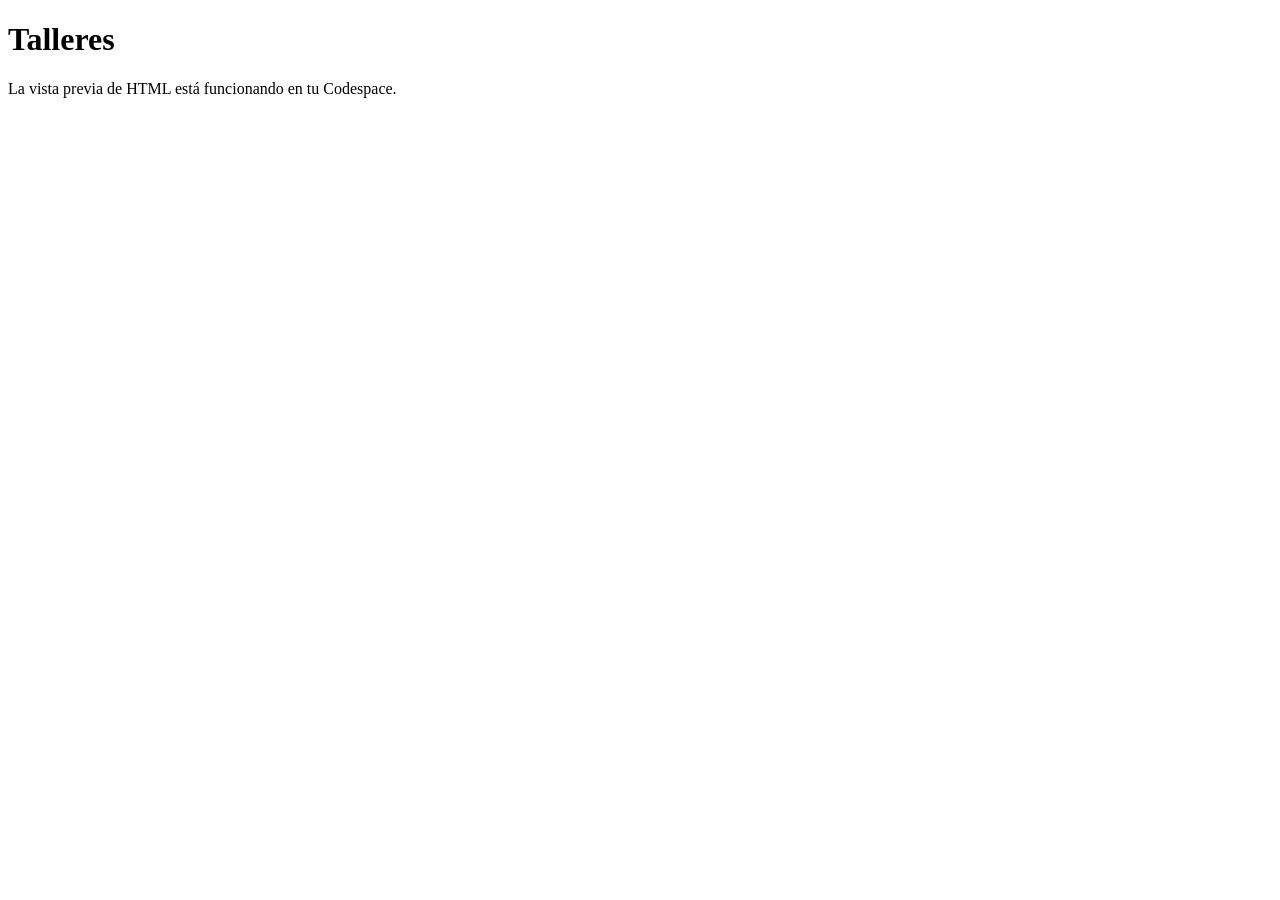
==== website/index.html @ 564122d5 "Configura Codespaces para R, Python, Quarto y LaTeX" ====
<!doctype html>
<html lang="es">
  <head>
    <meta charset="utf-8">
    <meta name="viewport" content="width=device-width, initial-scale=1">
    <title>Talleres</title>
  </head>
  <body>
    <h1>Talleres</h1>
    <p>La vista previa de HTML está funcionando en tu Codespace.</p>
  </body>
</html>
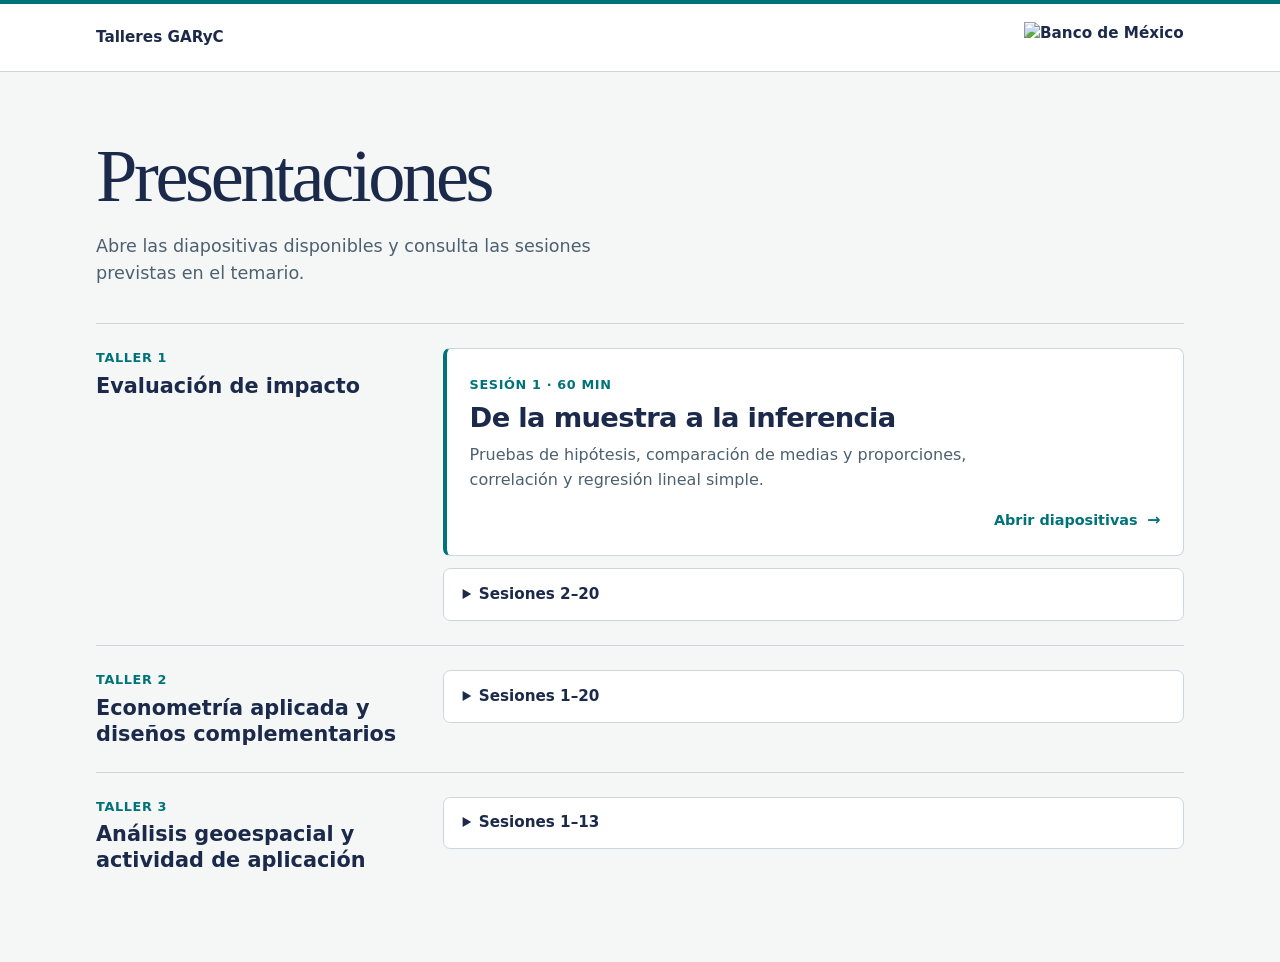
==== commit 55ebe769: "Publica el menú de presentaciones de los talleres" ====
--- a/website/index.html
+++ b/website/index.html
@@ -3,10 +3,122 @@
   <head>
     <meta charset="utf-8">
     <meta name="viewport" content="width=device-width, initial-scale=1">
-    <title>Talleres</title>
+    <meta name="description" content="Presentaciones y sesiones de los talleres GARyC.">
+    <title>Presentaciones · Talleres GARyC</title>
+    <link rel="stylesheet" href="./styles.css">
   </head>
   <body>
-    <h1>Talleres</h1>
-    <p>La vista previa de HTML está funcionando en tu Codespace.</p>
+    <header class="masthead">
+      <div class="container brand">
+        <span>Talleres GARyC</span>
+        <img src="./taller-1/sesion-1/assets/logo-banxico-azul.png"
+             alt="Banco de México" width="1827" height="368">
+      </div>
+    </header>
+
+    <main class="container">
+      <div class="intro">
+        <h1>Presentaciones</h1>
+        <p>Abre las diapositivas disponibles y consulta las sesiones previstas en el temario.</p>
+      </div>
+
+      <section class="workshop" aria-labelledby="taller-1">
+        <div class="workshop-heading">
+          <p class="workshop-number">Taller 1</p>
+          <h2 id="taller-1">Evaluación de impacto</h2>
+        </div>
+        <div>
+          <a class="presentation" href="./taller-1/sesion-1/" aria-labelledby="sesion-1-titulo">
+            <div>
+              <span class="session-number">Sesión 1 · 60 min</span>
+              <h3 id="sesion-1-titulo">De la muestra a la inferencia</h3>
+              <p>Pruebas de hipótesis, comparación de medias y proporciones, correlación y regresión lineal simple.</p>
+            </div>
+            <span class="presentation-action" aria-hidden="true">Abrir diapositivas <span>→</span></span>
+          </a>
+          <details class="session-list">
+            <summary>Sesiones 2–20</summary>
+            <ol start="2">
+              <li>De la pregunta de política al estimando</li>
+              <li>Resultados potenciales y sesgo de selección</li>
+              <li>Grafos causales</li>
+              <li>Experimentos aleatorizados I</li>
+              <li>Experimentos aleatorizados II</li>
+              <li>Función de esperanza condicional y regresión</li>
+              <li>Modelos saturados e interacciones</li>
+              <li>Anatomía de la regresión (Frisch–Waugh–Lovell)</li>
+              <li>Sesgo por variable omitida</li>
+              <li>Supuesto de independencia condicional y selección de controles</li>
+              <li>Errores estándar robustos y dependencia entre observaciones</li>
+              <li>Datos panel, regresión agrupada y efectos fijos</li>
+              <li>Diferencias en diferencias clásico</li>
+              <li>Efectos fijos de dos vías con tratamiento escalonado</li>
+              <li>Diferencias en diferencias moderno y estudios de evento</li>
+              <li>Variables instrumentales y LATE</li>
+              <li>Regresión discontinua nítida</li>
+              <li>¿Qué diseño uso?</li>
+              <li>Taller de proyectos</li>
+            </ol>
+          </details>
+        </div>
+      </section>
+
+      <section class="workshop" aria-labelledby="taller-2">
+        <div class="workshop-heading">
+          <p class="workshop-number">Taller 2</p>
+          <h2 id="taller-2">Econometría aplicada y diseños complementarios</h2>
+        </div>
+        <details class="session-list">
+          <summary>Sesiones 1–20</summary>
+          <ol>
+            <li>Modelo de probabilidad lineal</li>
+            <li>Modelos Probit y Logit</li>
+            <li>Modelo Tobit</li>
+            <li>Matching y ponderación por propensity score</li>
+            <li>Selección sobre no observables y modelo de Heckman</li>
+            <li>Sensibilidad ante variables omitidas</li>
+            <li>Modelo de efectos aleatorios y selección de modelos</li>
+            <li>Error de medición, efectos fijos y paneles desbalanceados</li>
+            <li>Diferencias en diferencias con covariables y tratamientos continuos</li>
+            <li>Sensibilidad a pre-tendencias</li>
+            <li>Control sintético</li>
+            <li>Diferencias en diferencias sintético</li>
+            <li>Poder y tamaño de muestra</li>
+            <li>Experimentos con clusters y estratificación</li>
+            <li>Heterogeneidad de efectos, múltiples pruebas y pre-registro</li>
+            <li>Variables instrumentales avanzadas</li>
+            <li>Regresión discontinua difusa</li>
+            <li>Taller de regresión discontinua</li>
+            <li>Double/Debiased Machine Learning</li>
+            <li>Efectos heterogéneos con aprendizaje automático</li>
+          </ol>
+        </details>
+      </section>
+
+      <section class="workshop" aria-labelledby="taller-3">
+        <div class="workshop-heading">
+          <p class="workshop-number">Taller 3</p>
+          <h2 id="taller-3">Análisis geoespacial y actividad de aplicación</h2>
+        </div>
+        <details class="session-list">
+          <summary>Sesiones 1–13</summary>
+          <ol>
+            <li>Introducción al análisis geoespacial</li>
+            <li>Datos espaciales: puntos, líneas, polígonos y ráster</li>
+            <li>Sistemas de coordenadas y proyecciones</li>
+            <li>Distancia, proximidad y accesibilidad</li>
+            <li>Autocorrelación espacial</li>
+            <li>Hot spots y análisis local</li>
+            <li>Modelos de regresión espacial</li>
+            <li>Efectos indirectos y exposición por distancia</li>
+            <li>Regresión discontinua geográfica y diferencias en diferencias espaciales</li>
+            <li>Caso práctico de acceso a servicios financieros</li>
+            <li>Actividad guiada de aplicación · Parte 1</li>
+            <li>Actividad guiada de aplicación · Parte 2</li>
+            <li>Presentación de resultados y retroalimentación</li>
+          </ol>
+        </details>
+      </section>
+    </main>
   </body>
 </html>
--- a/website/styles.css
+++ b/website/styles.css
@@ -0,0 +1,201 @@
+:root {
+  color-scheme: light;
+  --ink: #1b2a4a;
+  --teal: #007279;
+  --muted: #4d6070;
+  --line: #cbd7dc;
+  --paper: #f5f7f7;
+  font-family: "Aptos", "Segoe UI", system-ui, sans-serif;
+  color: var(--ink);
+  background: var(--paper);
+  line-height: 1.55;
+}
+
+* {
+  box-sizing: border-box;
+}
+
+body {
+  margin: 0;
+}
+
+.container {
+  width: min(100% - 3rem, 68rem);
+  margin-inline: auto;
+}
+
+.masthead {
+  background: white;
+  border-top: 0.3rem solid var(--teal);
+  border-bottom: 1px solid var(--line);
+}
+
+.brand {
+  display: flex;
+  flex-wrap: wrap;
+  align-items: center;
+  justify-content: space-between;
+  gap: 0.75rem 1.5rem;
+  padding-block: 1.1rem;
+  font-size: 0.95rem;
+  font-weight: 700;
+}
+
+.brand img {
+  width: 10rem;
+  max-width: 100%;
+  height: auto;
+}
+
+main {
+  padding-bottom: 4rem;
+}
+
+.intro {
+  padding-block: clamp(2rem, 6vw, 4rem) 2.25rem;
+}
+
+h1,
+h2,
+h3,
+p {
+  margin: 0;
+}
+
+h1 {
+  font-family: Georgia, "Times New Roman", serif;
+  font-weight: 500;
+  font-size: clamp(2.25rem, 1.5rem + 4vw, 4.65rem);
+  letter-spacing: -0.045em;
+  line-height: 1.08;
+}
+
+.intro p {
+  max-width: 48ch;
+  margin-top: 1rem;
+  color: var(--muted);
+  font-size: 1.1rem;
+}
+
+.workshop {
+  display: grid;
+  grid-template-columns: minmax(0, 1fr) minmax(0, 2.35fr);
+  gap: 1rem 2rem;
+  align-items: start;
+  padding-block: 1.5rem;
+  border-top: 1px solid var(--line);
+}
+
+.workshop-number,
+.session-number {
+  color: var(--teal);
+  font-size: 0.8rem;
+  font-weight: 700;
+  letter-spacing: 0.05em;
+  text-transform: uppercase;
+}
+
+h2 {
+  margin-top: 0.35rem;
+  font-size: 1.3rem;
+  line-height: 1.25;
+}
+
+.presentation {
+  display: flex;
+  flex-wrap: wrap;
+  align-items: end;
+  justify-content: space-between;
+  gap: 1rem 1.5rem;
+  padding: 1.4rem;
+  border: 1px solid var(--line);
+  border-left: 0.25rem solid var(--teal);
+  border-radius: 0.45rem;
+  color: var(--ink);
+  background: white;
+  text-decoration: none;
+}
+
+.presentation:hover {
+  border-color: var(--teal);
+  background: #f0f9f8;
+}
+
+h3 {
+  margin-block: 0.35rem 0.5rem;
+  font-size: clamp(1.35rem, 1.15rem + 0.7vw, 1.8rem);
+  line-height: 1.2;
+  letter-spacing: -0.025em;
+}
+
+.presentation p {
+  max-width: 52ch;
+  color: var(--muted);
+}
+
+.presentation-action {
+  margin-inline-start: auto;
+  color: var(--teal);
+  font-size: 0.9rem;
+  font-weight: 700;
+}
+
+.presentation-action span {
+  margin-inline-start: 0.3em;
+  font-size: 1.1em;
+}
+
+.session-list {
+  background: white;
+  border: 1px solid var(--line);
+  border-radius: 0.45rem;
+}
+
+.presentation + .session-list {
+  margin-top: 0.75rem;
+}
+
+.session-list summary {
+  padding: 0.85rem 1.15rem;
+  border-radius: inherit;
+  cursor: pointer;
+  color: var(--ink);
+  font-size: 0.95rem;
+  font-weight: 650;
+}
+
+.session-list summary:hover {
+  color: var(--teal);
+  background: #f0f9f8;
+}
+
+.session-list ol {
+  margin: 0 1.15rem;
+  padding: 0.5rem 0 0.75rem 2.15rem;
+  border-top: 1px solid var(--line);
+}
+
+.session-list li {
+  padding: 0.35rem 0 0.35rem 0.3rem;
+  color: var(--muted);
+}
+
+.session-list a {
+  color: var(--teal);
+  text-underline-offset: 0.18em;
+}
+
+:focus-visible {
+  outline: 3px solid #936000;
+  outline-offset: 3px;
+}
+
+@media (max-width: 42rem) {
+  .container {
+    width: calc(100% - 2rem);
+  }
+
+  .workshop {
+    grid-template-columns: 1fr;
+  }
+}
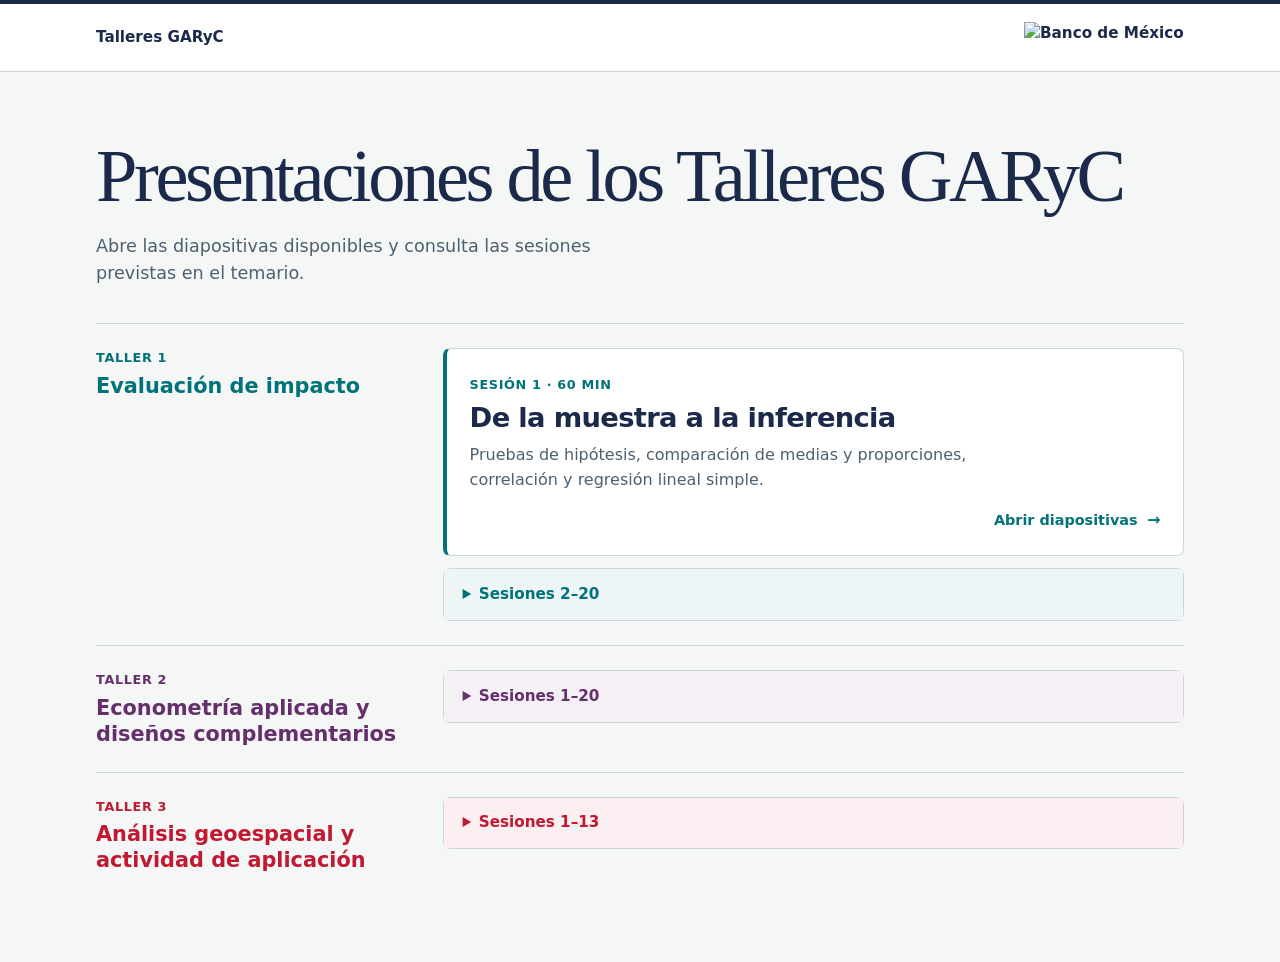
==== commit 2063a634: "Alinea el título y los colores del menú con el temario" ====
--- a/website/index.html
+++ b/website/index.html
@@ -4,7 +4,7 @@
     <meta charset="utf-8">
     <meta name="viewport" content="width=device-width, initial-scale=1">
     <meta name="description" content="Presentaciones y sesiones de los talleres GARyC.">
-    <title>Presentaciones · Talleres GARyC</title>
+    <title>Presentaciones de los Talleres GARyC</title>
     <link rel="stylesheet" href="./styles.css">
   </head>
   <body>
@@ -18,11 +18,11 @@
 
     <main class="container">
       <div class="intro">
-        <h1>Presentaciones</h1>
+        <h1>Presentaciones de los Talleres GARyC</h1>
         <p>Abre las diapositivas disponibles y consulta las sesiones previstas en el temario.</p>
       </div>
 
-      <section class="workshop" aria-labelledby="taller-1">
+      <section class="workshop" data-workshop="1" aria-labelledby="taller-1">
         <div class="workshop-heading">
           <p class="workshop-number">Taller 1</p>
           <h2 id="taller-1">Evaluación de impacto</h2>
@@ -63,7 +63,7 @@
         </div>
       </section>
 
-      <section class="workshop" aria-labelledby="taller-2">
+      <section class="workshop" data-workshop="2" aria-labelledby="taller-2">
         <div class="workshop-heading">
           <p class="workshop-number">Taller 2</p>
           <h2 id="taller-2">Econometría aplicada y diseños complementarios</h2>
@@ -95,7 +95,7 @@
         </details>
       </section>
 
-      <section class="workshop" aria-labelledby="taller-3">
+      <section class="workshop" data-workshop="3" aria-labelledby="taller-3">
         <div class="workshop-heading">
           <p class="workshop-number">Taller 3</p>
           <h2 id="taller-3">Análisis geoespacial y actividad de aplicación</h2>
--- a/website/styles.css
+++ b/website/styles.css
@@ -1,7 +1,10 @@
 :root {
   color-scheme: light;
   --ink: #1b2a4a;
-  --teal: #007279;
+  /* Colores de tallerUno, tallerDos y tallerTres en documents_overleaf/garyc.sty. */
+  --taller-1: #007279;
+  --taller-2: #652f6c;
+  --taller-3: #c21832;
   --muted: #4d6070;
   --line: #cbd7dc;
   --paper: #f5f7f7;
@@ -26,7 +29,7 @@
 
 .masthead {
   background: white;
-  border-top: 0.3rem solid var(--teal);
+  border-top: 0.3rem solid var(--ink);
   border-bottom: 1px solid var(--line);
 }
 
@@ -68,6 +71,7 @@
   font-size: clamp(2.25rem, 1.5rem + 4vw, 4.65rem);
   letter-spacing: -0.045em;
   line-height: 1.08;
+  text-wrap: balance;
 }
 
 .intro p {
@@ -86,9 +90,21 @@
   border-top: 1px solid var(--line);
 }
 
+.workshop[data-workshop="1"] {
+  --workshop-color: var(--taller-1);
+}
+
+.workshop[data-workshop="2"] {
+  --workshop-color: var(--taller-2);
+}
+
+.workshop[data-workshop="3"] {
+  --workshop-color: var(--taller-3);
+}
+
 .workshop-number,
 .session-number {
-  color: var(--teal);
+  color: var(--workshop-color);
   font-size: 0.8rem;
   font-weight: 700;
   letter-spacing: 0.05em;
@@ -97,6 +113,7 @@
 
 h2 {
   margin-top: 0.35rem;
+  color: var(--workshop-color);
   font-size: 1.3rem;
   line-height: 1.25;
 }
@@ -109,7 +126,7 @@
   gap: 1rem 1.5rem;
   padding: 1.4rem;
   border: 1px solid var(--line);
-  border-left: 0.25rem solid var(--teal);
+  border-left: 0.25rem solid var(--workshop-color);
   border-radius: 0.45rem;
   color: var(--ink);
   background: white;
@@ -117,8 +134,8 @@
 }
 
 .presentation:hover {
-  border-color: var(--teal);
-  background: #f0f9f8;
+  border-color: var(--workshop-color);
+  background: color-mix(in srgb, var(--workshop-color) 7%, white);
 }
 
 h3 {
@@ -135,7 +152,7 @@
 
 .presentation-action {
   margin-inline-start: auto;
-  color: var(--teal);
+  color: var(--workshop-color);
   font-size: 0.9rem;
   font-weight: 700;
 }
@@ -159,14 +176,14 @@
   padding: 0.85rem 1.15rem;
   border-radius: inherit;
   cursor: pointer;
-  color: var(--ink);
+  color: var(--workshop-color);
+  background: color-mix(in srgb, var(--workshop-color) 7%, white);
   font-size: 0.95rem;
   font-weight: 650;
 }
 
 .session-list summary:hover {
-  color: var(--teal);
-  background: #f0f9f8;
+  background: color-mix(in srgb, var(--workshop-color) 12%, white);
 }
 
 .session-list ol {
@@ -181,7 +198,7 @@
 }
 
 .session-list a {
-  color: var(--teal);
+  color: var(--workshop-color);
   text-underline-offset: 0.18em;
 }
 
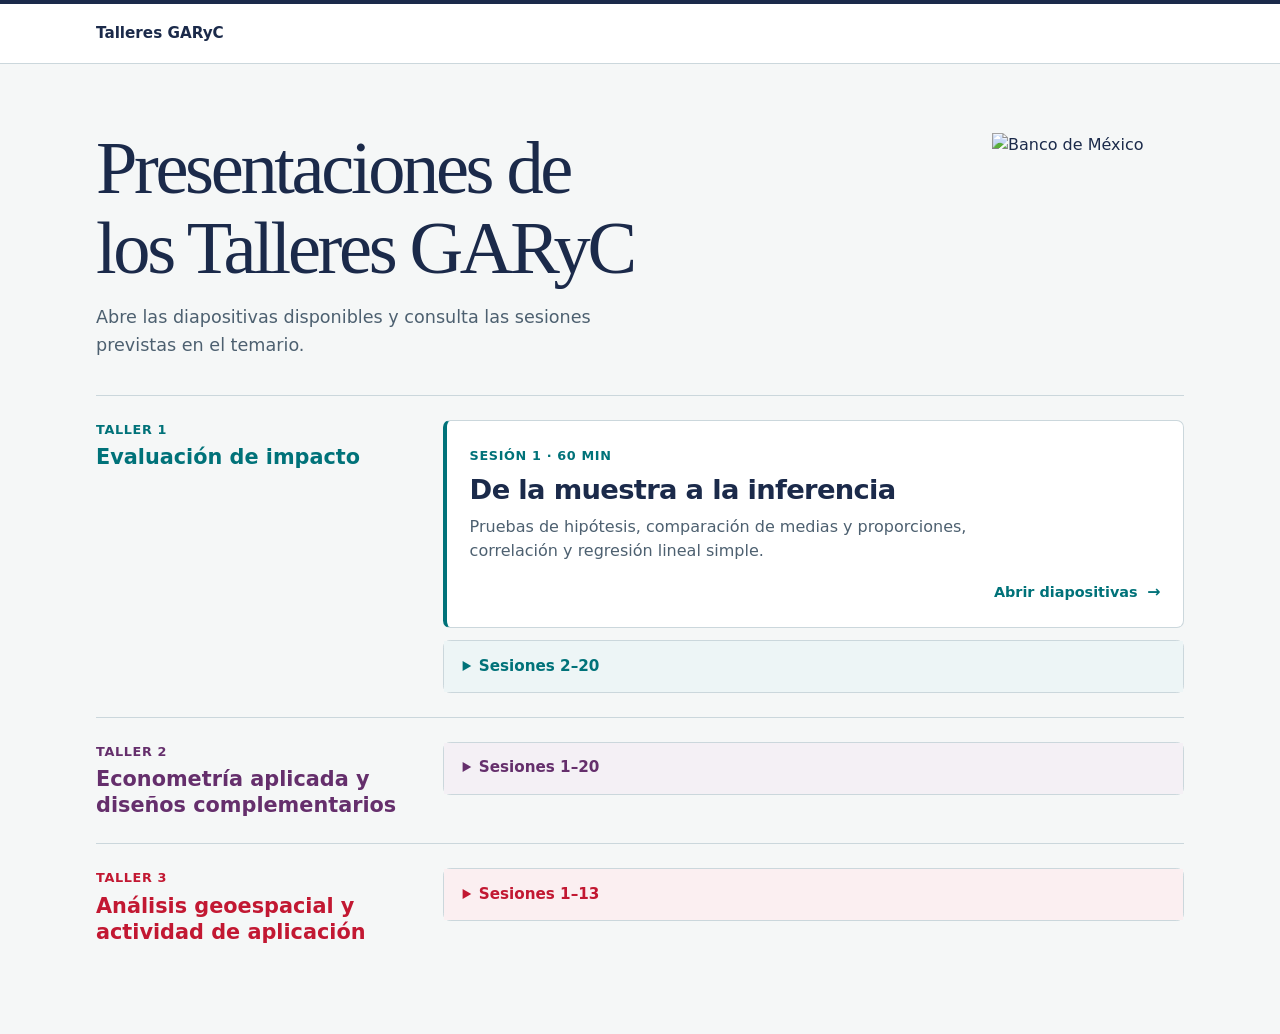
==== commit c0e12dd9: "Alinea el logo de Banxico con el título del menú" ====
--- a/website/index.html
+++ b/website/index.html
@@ -11,14 +11,16 @@
     <header class="masthead">
       <div class="container brand">
         <span>Talleres GARyC</span>
-        <img src="./taller-1/sesion-1/assets/logo-banxico-azul.png"
-             alt="Banco de México" width="1827" height="368">
       </div>
     </header>
 
     <main class="container">
       <div class="intro">
-        <h1>Presentaciones de los Talleres GARyC</h1>
+        <div class="intro-heading">
+          <h1>Presentaciones de los Talleres GARyC</h1>
+          <img class="intro-logo" src="./taller-1/sesion-1/assets/logo-banxico-azul.png"
+               alt="Banco de México" width="1827" height="368">
+        </div>
         <p>Abre las diapositivas disponibles y consulta las sesiones previstas en el temario.</p>
       </div>
 
--- a/website/styles.css
+++ b/website/styles.css
@@ -34,28 +34,31 @@
 }
 
 .brand {
-  display: flex;
-  flex-wrap: wrap;
-  align-items: center;
-  justify-content: space-between;
-  gap: 0.75rem 1.5rem;
   padding-block: 1.1rem;
   font-size: 0.95rem;
   font-weight: 700;
 }
 
-.brand img {
-  width: 10rem;
-  max-width: 100%;
-  height: auto;
-}
-
 main {
   padding-bottom: 4rem;
 }
 
 .intro {
   padding-block: clamp(2rem, 6vw, 4rem) 2.25rem;
+}
+
+.intro-heading {
+  display: grid;
+  grid-template-columns: minmax(0, 1fr) clamp(5rem, 17vw, 12rem);
+  align-items: start;
+  gap: clamp(0.75rem, 3vw, 2rem);
+}
+
+.intro-logo {
+  display: block;
+  width: 100%;
+  height: auto;
+  margin-top: 0.35rem;
 }
 
 h1,
@@ -212,6 +215,10 @@
     width: calc(100% - 2rem);
   }
 
+  .intro-heading h1 {
+    font-size: clamp(1.35rem, 7.4vw, 2.25rem);
+  }
+
   .workshop {
     grid-template-columns: 1fr;
   }
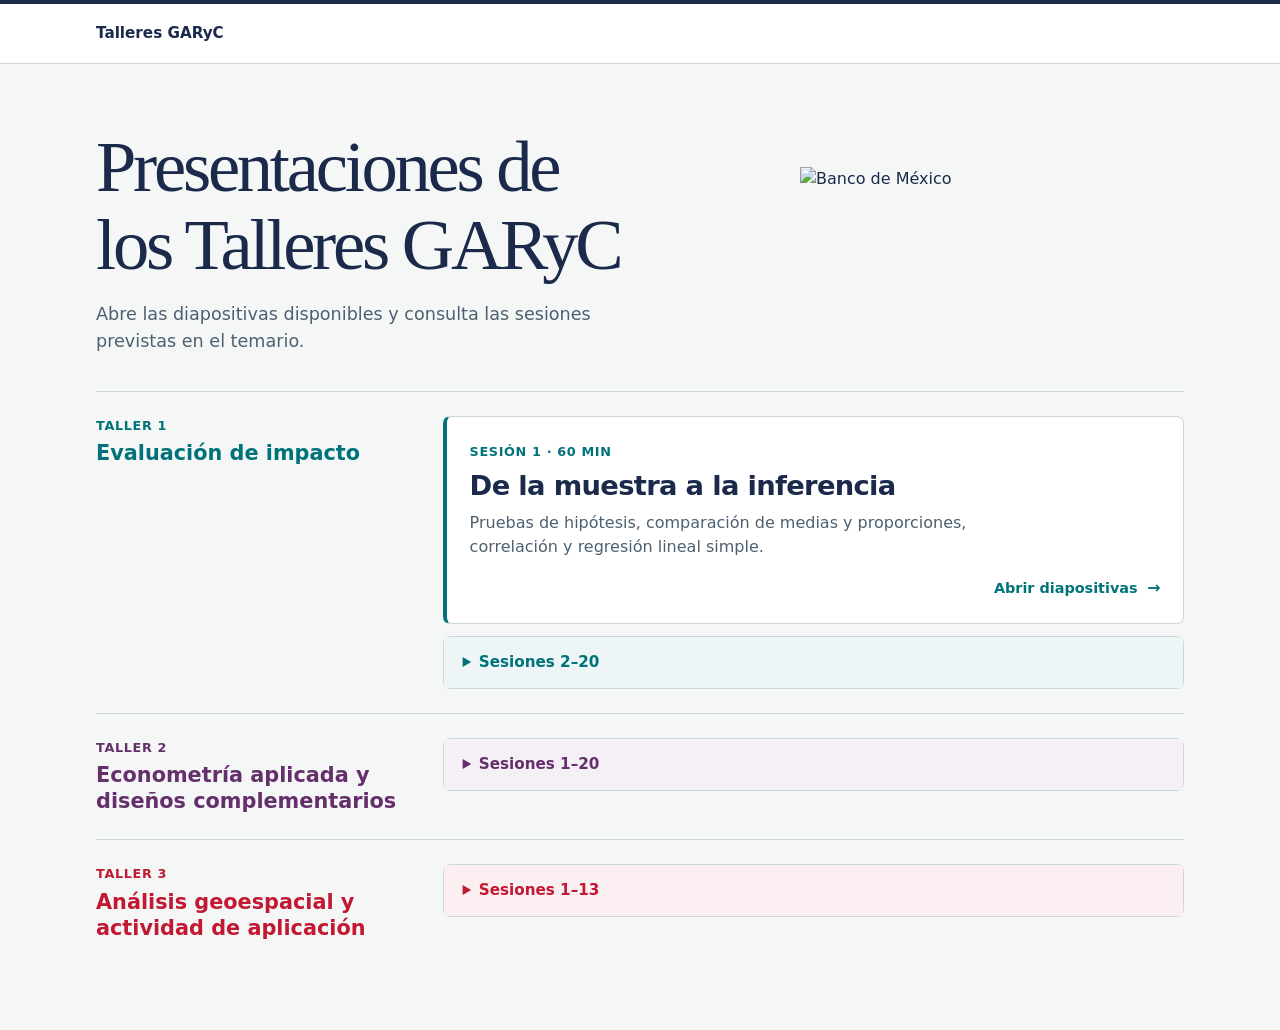
==== commit 3fdb123b: "Duplica y centra el logo en el encabezado del menú" ====
--- a/website/index.html
+++ b/website/index.html
@@ -17,7 +17,9 @@
     <main class="container">
       <div class="intro">
         <div class="intro-heading">
-          <h1>Presentaciones de los Talleres GARyC</h1>
+          <div class="intro-title">
+            <h1>Presentaciones de <span>los Talleres GARyC</span></h1>
+          </div>
           <img class="intro-logo" src="./taller-1/sesion-1/assets/logo-banxico-azul.png"
                alt="Banco de México" width="1827" height="368">
         </div>
--- a/website/styles.css
+++ b/website/styles.css
@@ -48,17 +48,21 @@
 }
 
 .intro-heading {
+  --logo-width: clamp(10rem, 34vw, 24rem);
   display: grid;
-  grid-template-columns: minmax(0, 1fr) clamp(5rem, 17vw, 12rem);
-  align-items: start;
+  grid-template-columns: minmax(0, 1fr) var(--logo-width);
+  align-items: center;
   gap: clamp(0.75rem, 3vw, 2rem);
+}
+
+.intro-title {
+  container-type: inline-size;
 }
 
 .intro-logo {
   display: block;
   width: 100%;
   height: auto;
-  margin-top: 0.35rem;
 }
 
 h1,
@@ -71,10 +75,13 @@
 h1 {
   font-family: Georgia, "Times New Roman", serif;
   font-weight: 500;
-  font-size: clamp(2.25rem, 1.5rem + 4vw, 4.65rem);
+  font-size: clamp(1.45rem, 10.8cqw, 4.65rem);
   letter-spacing: -0.045em;
   line-height: 1.08;
-  text-wrap: balance;
+}
+
+.intro-title h1 span {
+  display: block;
 }
 
 .intro p {
@@ -215,11 +222,19 @@
     width: calc(100% - 2rem);
   }
 
-  .intro-heading h1 {
-    font-size: clamp(1.35rem, 7.4vw, 2.25rem);
-  }
-
   .workshop {
     grid-template-columns: 1fr;
   }
 }
+
+@media (max-width: 32rem) {
+  .intro-heading {
+    grid-template-columns: 1fr;
+  }
+
+  .intro-logo {
+    grid-row: 1;
+    justify-self: end;
+    width: min(100%, var(--logo-width));
+  }
+}
